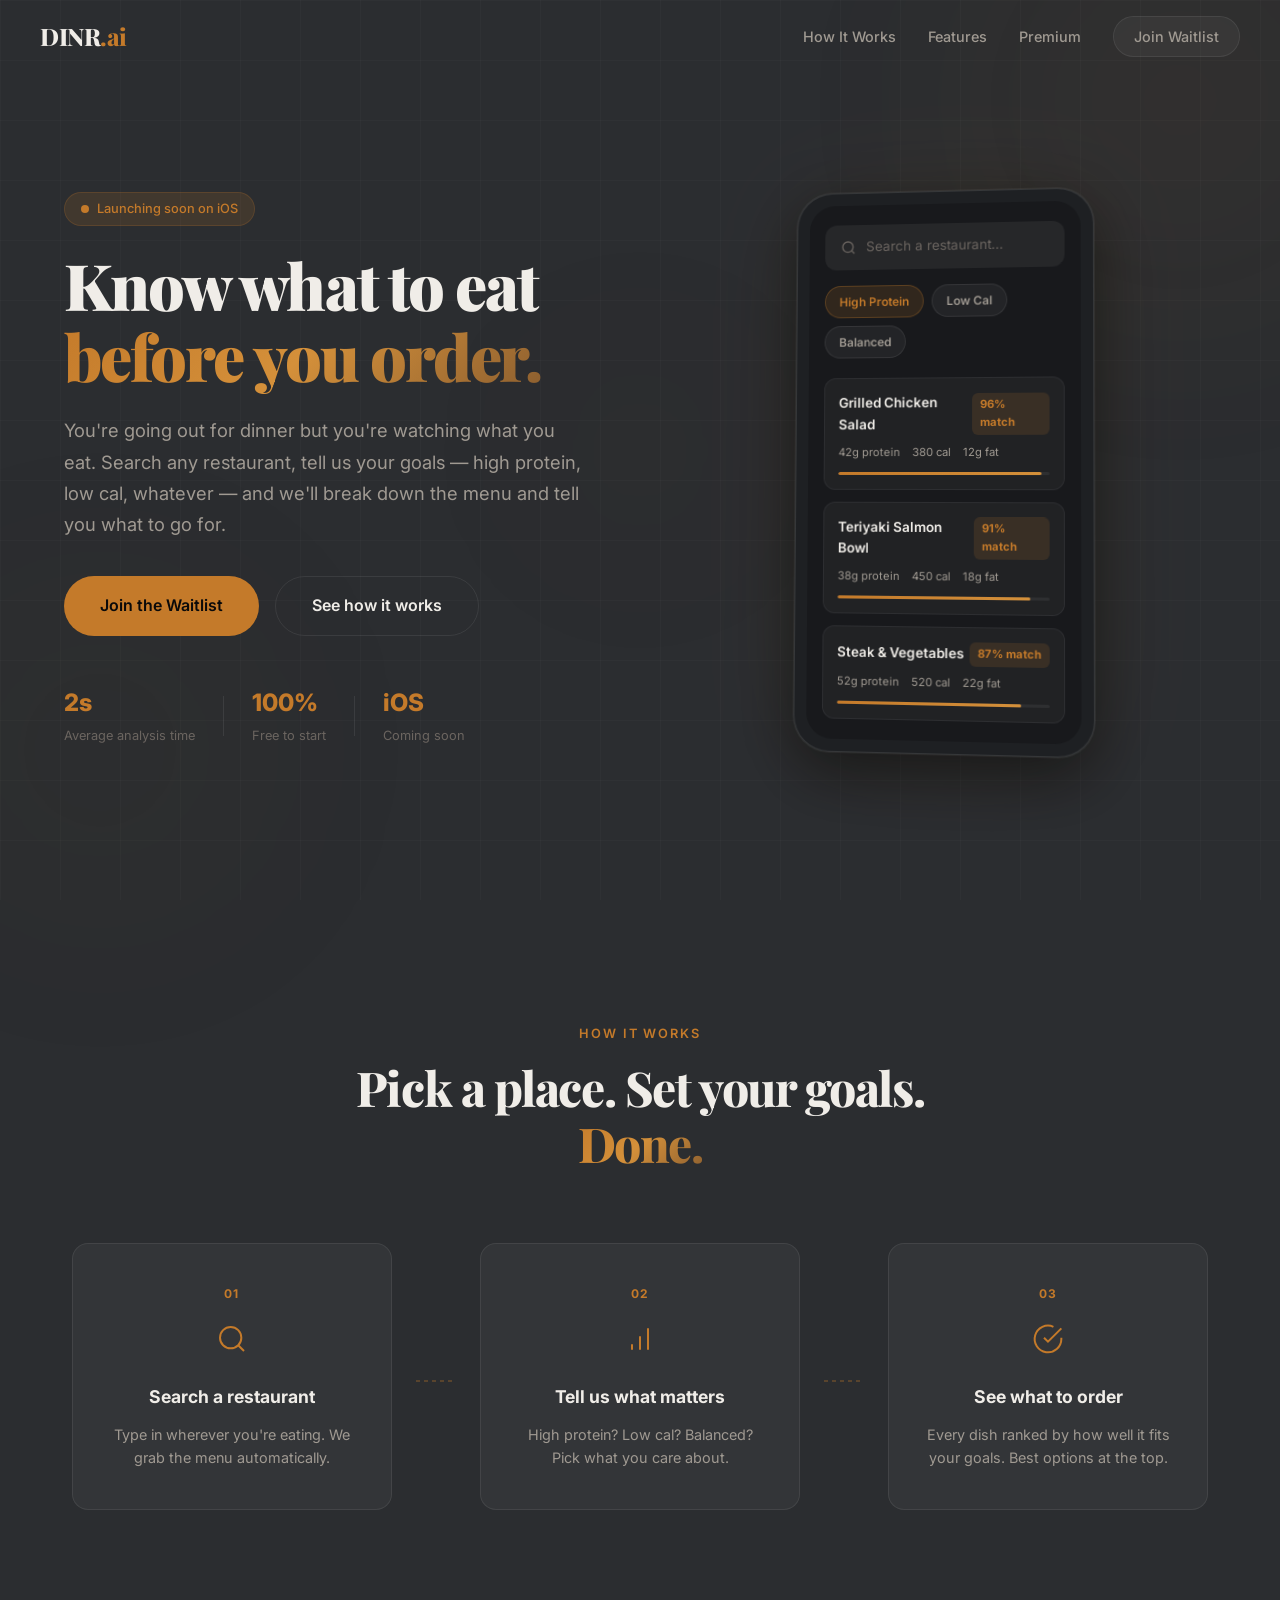
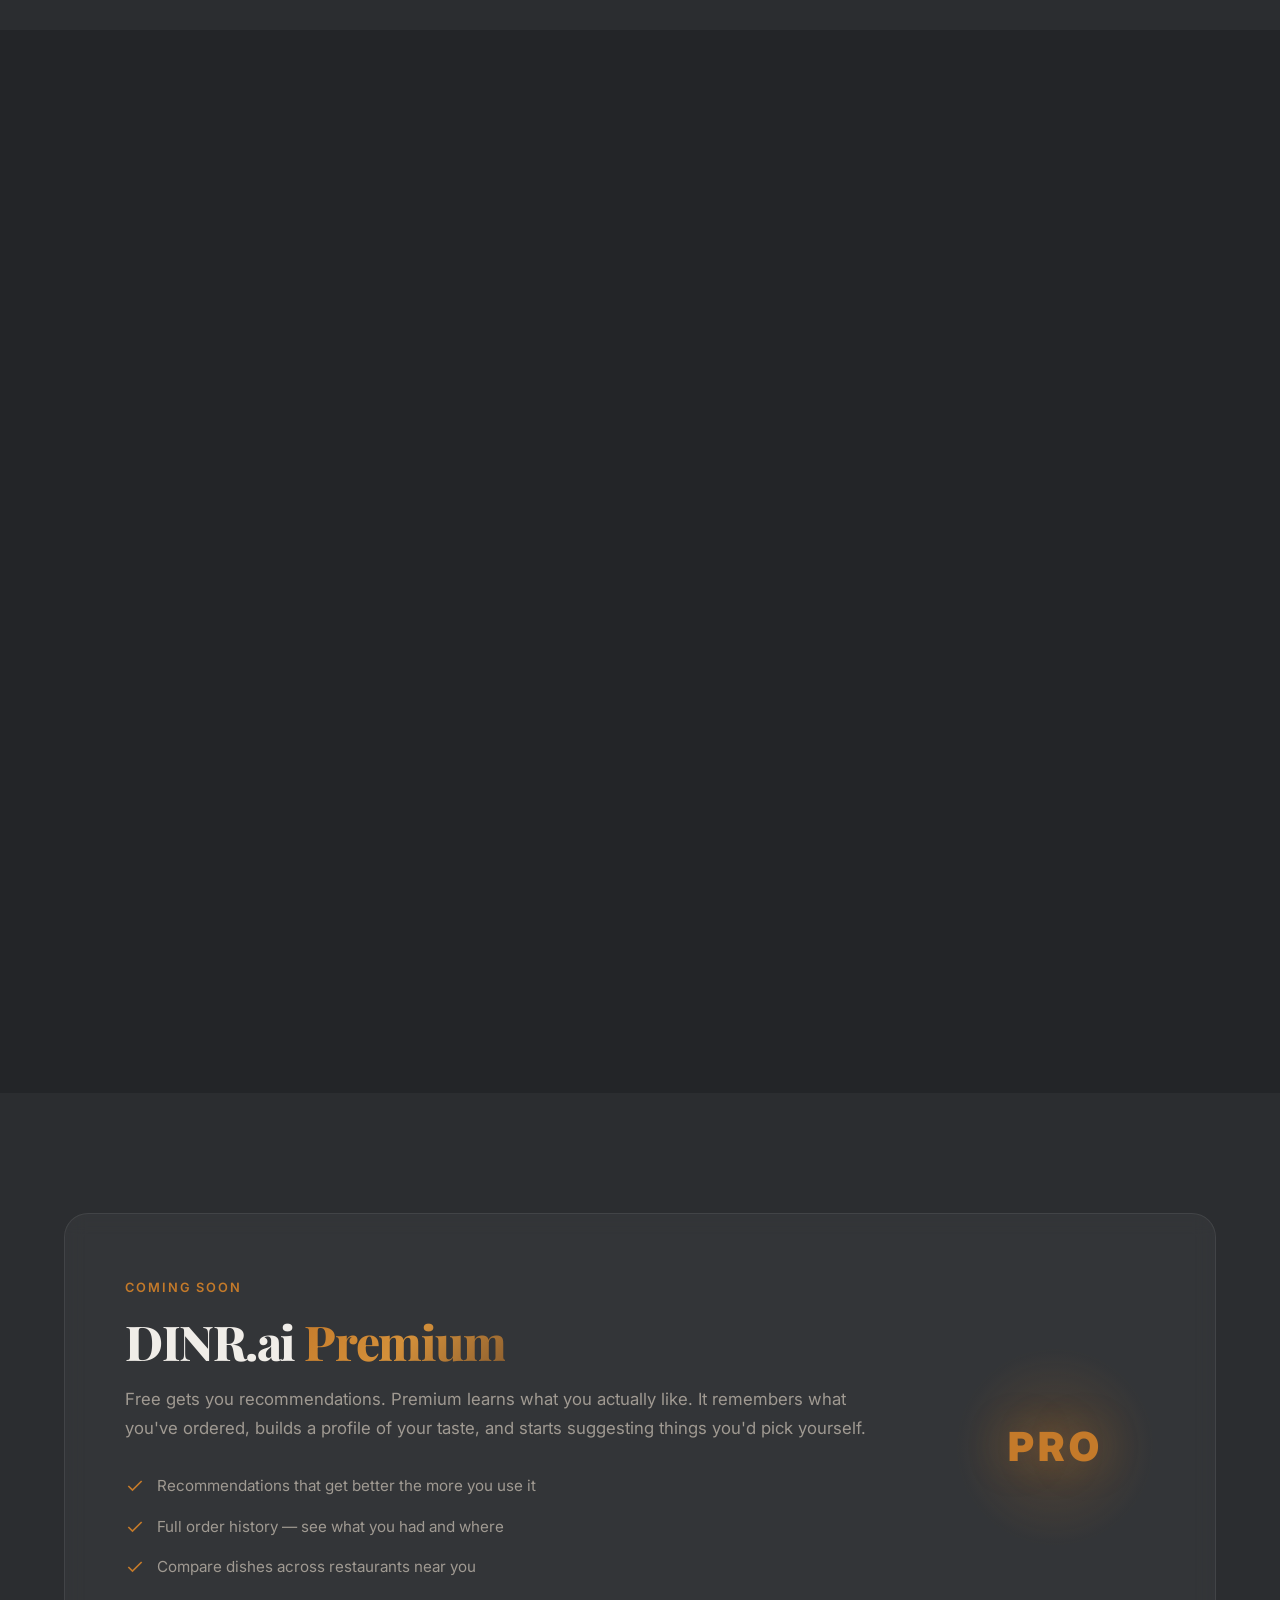
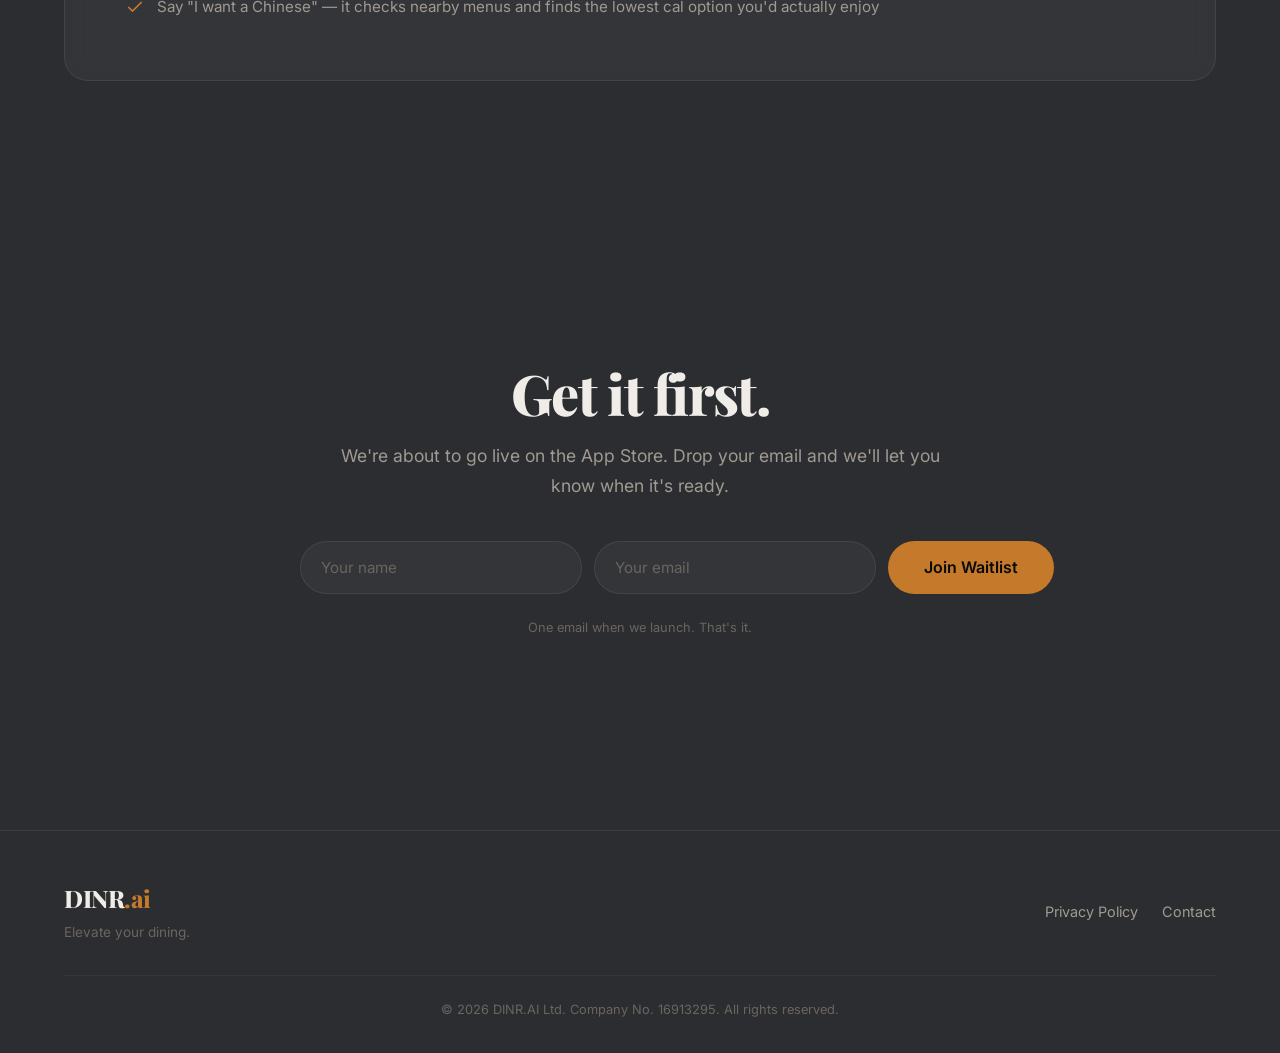
==== index.html @ aa9599ed "feat: DINR.ai landing page with waitlist and privacy policy" ====
<!DOCTYPE html>
<html lang="en">
<head>
    <meta charset="UTF-8">
    <meta name="viewport" content="width=device-width, initial-scale=1.0">
    <title>DINR.ai — Elevate Your Dining</title>
    <meta name="description" content="Search any restaurant, set your diet goals, and DINR.ai tells you what to order. Macros, calories, protein — before you even sit down.">
    <meta name="theme-color" content="#2b2d30">
    <meta property="og:title" content="DINR.ai — Elevate Your Dining">
    <meta property="og:description" content="Search any restaurant, set your diet goals, and find out what to order — before you sit down.">
    <meta property="og:image" content="assets/logo.jpg">
    <meta property="og:type" content="website">
    <link rel="icon" type="image/x-icon" href="assets/logo.jpg">
    <link href="https://fonts.googleapis.com/css2?family=Inter:wght@300;400;500;600;700;800&family=Playfair+Display:wght@700;800;900&display=swap" rel="stylesheet">
    <link rel="stylesheet" href="style.css">
</head>
<body>
    <!-- Animated background -->
    <div class="bg-grid"></div>
    <div class="gradient-orb orb-1"></div>
    <div class="gradient-orb orb-2"></div>
    <div class="gradient-orb orb-3"></div>

    <!-- Navigation -->
    <nav class="nav" id="nav">
        <div class="nav-inner">
            <a href="#" class="nav-logo">DINR<span class="accent">.ai</span></a>
            <div class="nav-links">
                <a href="#how-it-works">How It Works</a>
                <a href="#features">Features</a>
                <a href="#premium">Premium</a>
                <a href="#download" class="btn btn-nav">Join Waitlist</a>
            </div>
            <button class="mobile-menu" id="mobileMenu" aria-label="Menu">
                <span></span><span></span><span></span>
            </button>
        </div>
    </nav>

    <!-- Mobile Menu Overlay -->
    <div class="mobile-overlay" id="mobileOverlay">
        <div class="mobile-overlay-links">
            <a href="#how-it-works">How It Works</a>
            <a href="#features">Features</a>
            <a href="#premium">Premium</a>
            <a href="#download" class="btn btn-primary">Join Waitlist</a>
        </div>
    </div>

    <!-- Hero -->
    <section class="hero" id="hero">
        <div class="hero-content">
            <div class="hero-badge reveal">
                <span class="pulse-dot"></span>
                Launching soon on iOS
            </div>
            <h1 class="hero-title reveal">
                Know what to eat<br>
                <span class="gradient-text">before you order.</span>
            </h1>
            <p class="hero-sub reveal">
                You're going out for dinner but you're watching what you eat. Search any restaurant, tell us your goals — high protein, low cal, whatever — and we'll break down the menu and tell you what to go for.
            </p>
            <div class="hero-cta reveal">
                <a href="#download" class="btn btn-primary btn-lg">
                    Join the Waitlist
                </a>
                <a href="#how-it-works" class="btn btn-ghost btn-lg">See how it works</a>
            </div>
            <div class="hero-stats reveal">
                <div class="stat">
                    <span class="stat-number">2s</span>
                    <span class="stat-label">Average analysis time</span>
                </div>
                <div class="stat-divider"></div>
                <div class="stat">
                    <span class="stat-number">100%</span>
                    <span class="stat-label">Free to start</span>
                </div>
                <div class="stat-divider"></div>
                <div class="stat">
                    <span class="stat-number">iOS</span>
                    <span class="stat-label">Coming soon</span>
                </div>
            </div>
        </div>
        <div class="hero-visual reveal">
            <div class="phone-mockup">
                <div class="phone-screen">
                    <div class="mock-header">
                        <div class="mock-search">
                            <svg width="16" height="16" viewBox="0 0 24 24" fill="none" stroke="currentColor" stroke-width="2"><circle cx="11" cy="11" r="8"/><path d="m21 21-4.35-4.35"/></svg>
                            <span>Search a restaurant...</span>
                        </div>
                    </div>
                    <div class="mock-prefs">
                        <span class="pref-chip active">High Protein</span>
                        <span class="pref-chip">Low Cal</span>
                        <span class="pref-chip">Balanced</span>
                    </div>
                    <div class="mock-results">
                        <div class="mock-card">
                            <div class="mock-card-header">
                                <span class="mock-dish">Grilled Chicken Salad</span>
                                <span class="mock-match">96% match</span>
                            </div>
                            <div class="mock-macros">
                                <span class="macro">42g protein</span>
                                <span class="macro">380 cal</span>
                                <span class="macro">12g fat</span>
                            </div>
                            <div class="mock-bar"><div class="mock-bar-fill" style="width:96%"></div></div>
                        </div>
                        <div class="mock-card">
                            <div class="mock-card-header">
                                <span class="mock-dish">Teriyaki Salmon Bowl</span>
                                <span class="mock-match">91% match</span>
                            </div>
                            <div class="mock-macros">
                                <span class="macro">38g protein</span>
                                <span class="macro">450 cal</span>
                                <span class="macro">18g fat</span>
                            </div>
                            <div class="mock-bar"><div class="mock-bar-fill" style="width:91%"></div></div>
                        </div>
                        <div class="mock-card">
                            <div class="mock-card-header">
                                <span class="mock-dish">Steak &amp; Vegetables</span>
                                <span class="mock-match">87% match</span>
                            </div>
                            <div class="mock-macros">
                                <span class="macro">52g protein</span>
                                <span class="macro">520 cal</span>
                                <span class="macro">22g fat</span>
                            </div>
                            <div class="mock-bar"><div class="mock-bar-fill" style="width:87%"></div></div>
                        </div>
                    </div>
                </div>
            </div>
        </div>
    </section>

    <!-- How It Works -->
    <section class="section" id="how-it-works">
        <div class="container">
            <div class="section-header reveal">
                <span class="section-tag">How It Works</span>
                <h2 class="section-title">Pick a place. Set your goals.<br><span class="gradient-text">Done.</span></h2>
            </div>
            <div class="steps-grid">
                <div class="step-card reveal">
                    <div class="step-number">01</div>
                    <div class="step-icon">
                        <svg width="32" height="32" viewBox="0 0 24 24" fill="none" stroke="currentColor" stroke-width="1.5"><circle cx="11" cy="11" r="8"/><path d="m21 21-4.35-4.35"/></svg>
                    </div>
                    <h3>Search a restaurant</h3>
                    <p>Type in wherever you're eating. We grab the menu automatically.</p>
                </div>
                <div class="step-connector reveal">
                    <svg width="40" height="2" viewBox="0 0 40 2"><line x1="0" y1="1" x2="40" y2="1" stroke="rgba(196,122,42,0.3)" stroke-width="2" stroke-dasharray="4 4"/></svg>
                </div>
                <div class="step-card reveal">
                    <div class="step-number">02</div>
                    <div class="step-icon">
                        <svg width="32" height="32" viewBox="0 0 24 24" fill="none" stroke="currentColor" stroke-width="1.5"><path d="M12 20V10"/><path d="M18 20V4"/><path d="M6 20v-4"/></svg>
                    </div>
                    <h3>Tell us what matters</h3>
                    <p>High protein? Low cal? Balanced? Pick what you care about.</p>
                </div>
                <div class="step-connector reveal">
                    <svg width="40" height="2" viewBox="0 0 40 2"><line x1="0" y1="1" x2="40" y2="1" stroke="rgba(196,122,42,0.3)" stroke-width="2" stroke-dasharray="4 4"/></svg>
                </div>
                <div class="step-card reveal">
                    <div class="step-number">03</div>
                    <div class="step-icon">
                        <svg width="32" height="32" viewBox="0 0 24 24" fill="none" stroke="currentColor" stroke-width="1.5"><path d="M22 11.08V12a10 10 0 1 1-5.93-9.14"/><polyline points="22 4 12 14.01 9 11.01"/></svg>
                    </div>
                    <h3>See what to order</h3>
                    <p>Every dish ranked by how well it fits your goals. Best options at the top.</p>
                </div>
            </div>
        </div>
    </section>

    <!-- Features -->
    <section class="section section-dark" id="features">
        <div class="container">
            <div class="section-header reveal">
                <span class="section-tag">Features</span>
                <h2 class="section-title">What it<br><span class="gradient-text">actually does.</span></h2>
                <p class="section-sub">Calorie trackers tell you what you ate. DINR.ai tells you what to eat. That's the difference.</p>
            </div>
            <div class="features-grid">
                <div class="feature-card glass reveal">
                    <div class="feature-icon">
                        <svg width="28" height="28" viewBox="0 0 24 24" fill="none" stroke="currentColor" stroke-width="1.5"><path d="M13 2L3 14h9l-1 8 10-12h-9l1-8z"/></svg>
                    </div>
                    <h3>Full macro breakdown</h3>
                    <p>Protein, calories, fat, carbs for every dish on the menu. Takes a couple of seconds.</p>
                </div>
                <div class="feature-card glass reveal">
                    <div class="feature-icon">
                        <svg width="28" height="28" viewBox="0 0 24 24" fill="none" stroke="currentColor" stroke-width="1.5"><path d="M12 20V10"/><path d="M18 20V4"/><path d="M6 20v-4"/></svg>
                    </div>
                    <h3>Your goals, your rules</h3>
                    <p>Bulking? Cutting? Just trying to not blow your calorie budget on a Tuesday? Set it and go.</p>
                </div>
                <div class="feature-card glass reveal">
                    <div class="feature-icon">
                        <svg width="28" height="28" viewBox="0 0 24 24" fill="none" stroke="currentColor" stroke-width="1.5"><path d="M12 2a10 10 0 1 0 10 10"/><path d="M12 12l4-4"/><path d="M16 2v6h6"/></svg>
                    </div>
                    <h3>Ranked, not listed</h3>
                    <p>Dishes are scored and sorted. The best match for you is at the top. No scrolling through 40 items.</p>
                </div>
                <div class="feature-card glass reveal">
                    <div class="feature-icon">
                        <svg width="28" height="28" viewBox="0 0 24 24" fill="none" stroke="currentColor" stroke-width="1.5"><circle cx="12" cy="12" r="10"/><path d="M12 6v6l4 2"/></svg>
                    </div>
                    <h3>Before, not after</h3>
                    <p>MyFitnessPal makes you photograph your food after you've eaten it. We tell you what to pick before you order.</p>
                </div>
                <div class="feature-card glass reveal">
                    <div class="feature-icon">
                        <svg width="28" height="28" viewBox="0 0 24 24" fill="none" stroke="currentColor" stroke-width="1.5"><path d="M21 15a2 2 0 0 1-2 2H7l-4 4V5a2 2 0 0 1 2-2h14a2 2 0 0 1 2 2z"/></svg>
                    </div>
                    <h3>Thousands of menus</h3>
                    <p>We pull menu data from restaurant databases across the UK. If they have a menu, we can probably find it.</p>
                </div>
                <div class="feature-card glass reveal">
                    <div class="feature-icon">
                        <svg width="28" height="28" viewBox="0 0 24 24" fill="none" stroke="currentColor" stroke-width="1.5"><rect x="3" y="11" width="18" height="11" rx="2" ry="2"/><path d="M7 11V7a5 5 0 0 1 10 0v4"/></svg>
                    </div>
                    <h3>Your data stays yours</h3>
                    <p>We don't sell your info. No shady tracking. UK GDPR compliant. Read our <a href="privacy.html" style="color:var(--accent)">privacy policy</a>.</p>
                </div>
            </div>
        </div>
    </section>

    <!-- Premium -->
    <section class="section" id="premium">
        <div class="container">
            <div class="premium-card glass reveal">
                <div class="premium-content">
                    <span class="section-tag">Coming Soon</span>
                    <h2 class="section-title">DINR.ai <span class="gradient-text">Premium</span></h2>
                    <p>Free gets you recommendations. Premium learns what you actually like. It remembers what you've ordered, builds a profile of your taste, and starts suggesting things you'd pick yourself.</p>
                    <ul class="premium-features">
                        <li>
                            <svg width="20" height="20" viewBox="0 0 24 24" fill="none" stroke="currentColor" stroke-width="2"><polyline points="20 6 9 17 4 12"/></svg>
                            Recommendations that get better the more you use it
                        </li>
                        <li>
                            <svg width="20" height="20" viewBox="0 0 24 24" fill="none" stroke="currentColor" stroke-width="2"><polyline points="20 6 9 17 4 12"/></svg>
                            Full order history — see what you had and where
                        </li>
                        <li>
                            <svg width="20" height="20" viewBox="0 0 24 24" fill="none" stroke="currentColor" stroke-width="2"><polyline points="20 6 9 17 4 12"/></svg>
                            Compare dishes across restaurants near you
                        </li>
                        <li>
                            <svg width="20" height="20" viewBox="0 0 24 24" fill="none" stroke="currentColor" stroke-width="2"><polyline points="20 6 9 17 4 12"/></svg>
                            Say "I want a Chinese" — it checks nearby menus and finds the lowest cal option you'd actually enjoy
                        </li>
                    </ul>
                </div>
                <div class="premium-visual">
                    <div class="premium-glow"></div>
                    <div class="premium-badge">PRO</div>
                </div>
            </div>
        </div>
    </section>

    <!-- Waitlist -->
    <section class="section section-cta" id="download">
        <div class="container">
            <div class="cta-content reveal">
                <h2 class="section-title">Get it first.</h2>
                <p class="section-sub">We're about to go live on the App Store. Drop your email and we'll let you know when it's ready.</p>
                <form class="waitlist-form" action="https://formsubmit.co/yuvi@dinrai.com" method="POST">
                    <!-- FormSubmit config -->
                    <input type="hidden" name="_subject" value="New DINR.ai Waitlist Signup">
                    <input type="hidden" name="_captcha" value="false">
                    <input type="hidden" name="_template" value="table">
                    <input type="hidden" name="_next" value="https://dinr.ai/thanks.html">
                    <input type="text" name="_honey" style="display:none">

                    <div class="form-row">
                        <input type="text" name="name" placeholder="Your name" required class="form-input">
                        <input type="email" name="email" placeholder="Your email" required class="form-input">
                        <button type="submit" class="btn btn-primary btn-lg form-btn">Join Waitlist</button>
                    </div>
                </form>
                <p class="waitlist-note">One email when we launch. That's it.</p>
            </div>
        </div>
    </section>

    <!-- Footer -->
    <footer class="footer">
        <div class="container">
            <div class="footer-inner">
                <div class="footer-brand">
                    <span class="nav-logo">DINR<span class="accent">.ai</span></span>
                    <p>Elevate your dining.</p>
                </div>
                <div class="footer-links">
                    <a href="privacy.html">Privacy Policy</a>
                    <a href="mailto:yuvi@dinrai.com">Contact</a>
                </div>
            </div>
            <div class="footer-bottom">
                <p>&copy; 2026 DINR.AI Ltd. Company No. 16913295. All rights reserved.</p>
            </div>
        </div>
    </footer>

    <script src="script.js"></script>
</body>
</html>
---- style.css ----
/* ============================================
   DINR.ai — Landing Page Styles
   Dark, futuristic, clean
   ============================================ */

:root {
    --bg: #2b2d30;
    --bg-elevated: #232528;
    --bg-card: rgba(255, 255, 255, 0.03);
    --text: #f0ede8;
    --text-muted: #a09a92;
    --text-dim: #6b6560;
    --accent: #c47a2a;
    --accent-light: #d4903a;
    --accent-dark: #8b5e2f;
    --accent-glow: rgba(196, 122, 42, 0.15);
    --cream: #f0ede8;
    --glass: rgba(255, 255, 255, 0.04);
    --glass-border: rgba(255, 255, 255, 0.08);
    --glass-hover: rgba(255, 255, 255, 0.07);
    --radius: 16px;
    --radius-sm: 10px;
    --radius-xs: 6px;
    --font: 'Inter', -apple-system, BlinkMacSystemFont, sans-serif;
    --font-display: 'Playfair Display', Georgia, serif;
    --max-width: 1200px;
    --transition: 0.3s cubic-bezier(0.4, 0, 0.2, 1);
}

* { margin: 0; padding: 0; box-sizing: border-box; }

html {
    scroll-behavior: smooth;
    -webkit-font-smoothing: antialiased;
    -moz-osx-font-smoothing: grayscale;
}

body {
    font-family: var(--font);
    background: var(--bg);
    color: var(--text);
    overflow-x: hidden;
    line-height: 1.6;
}

/* ---- Animated Background ---- */

.bg-grid {
    position: fixed;
    inset: 0;
    background-image:
        linear-gradient(rgba(255,255,255,0.02) 1px, transparent 1px),
        linear-gradient(90deg, rgba(255,255,255,0.02) 1px, transparent 1px);
    background-size: 60px 60px;
    z-index: 0;
    pointer-events: none;
}

.gradient-orb {
    position: fixed;
    border-radius: 50%;
    filter: blur(120px);
    opacity: 0.4;
    z-index: 0;
    pointer-events: none;
    will-change: transform;
}

.orb-1 {
    width: 600px; height: 600px;
    background: radial-gradient(circle, rgba(196,122,42,0.2), transparent 70%);
    top: -200px; right: -200px;
    animation: orbFloat1 20s ease-in-out infinite;
}

.orb-2 {
    width: 500px; height: 500px;
    background: radial-gradient(circle, rgba(139,94,47,0.15), transparent 70%);
    bottom: -100px; left: -150px;
    animation: orbFloat2 25s ease-in-out infinite;
}

.orb-3 {
    width: 400px; height: 400px;
    background: radial-gradient(circle, rgba(196,122,42,0.08), transparent 70%);
    top: 50%; left: 50%;
    transform: translate(-50%, -50%);
    animation: orbFloat3 18s ease-in-out infinite;
}

@keyframes orbFloat1 {
    0%, 100% { transform: translate(0, 0) scale(1); }
    33% { transform: translate(-80px, 60px) scale(1.1); }
    66% { transform: translate(40px, -40px) scale(0.95); }
}

@keyframes orbFloat2 {
    0%, 100% { transform: translate(0, 0) scale(1); }
    33% { transform: translate(60px, -80px) scale(1.05); }
    66% { transform: translate(-40px, 40px) scale(0.9); }
}

@keyframes orbFloat3 {
    0%, 100% { transform: translate(-50%, -50%) scale(1); }
    50% { transform: translate(-50%, -50%) scale(1.3); }
}

/* ---- Layout ---- */

.container {
    max-width: var(--max-width);
    margin: 0 auto;
    padding: 0 24px;
    position: relative;
    z-index: 1;
}

.section {
    padding: 120px 0;
    position: relative;
}

.section-dark {
    background: var(--bg-elevated);
}

/* ---- Navigation ---- */

.nav {
    position: fixed;
    top: 0; left: 0; right: 0;
    z-index: 100;
    padding: 16px 24px;
    transition: var(--transition);
}

.nav.scrolled {
    background: rgba(43, 45, 48, 0.85);
    backdrop-filter: blur(20px);
    -webkit-backdrop-filter: blur(20px);
    border-bottom: 1px solid var(--glass-border);
}

.nav-inner {
    max-width: var(--max-width);
    margin: 0 auto;
    display: flex;
    align-items: center;
    justify-content: space-between;
}

.nav-logo {
    font-family: var(--font-display);
    font-size: 1.5rem;
    font-weight: 800;
    color: var(--text);
    text-decoration: none;
    letter-spacing: -0.02em;
}

.accent { color: var(--accent); }

.nav-links {
    display: flex;
    align-items: center;
    gap: 32px;
}

.nav-links a {
    color: var(--text-muted);
    text-decoration: none;
    font-size: 0.9rem;
    font-weight: 500;
    transition: color var(--transition);
}

.nav-links a:hover { color: var(--text); }

.mobile-menu {
    display: none;
    flex-direction: column;
    gap: 5px;
    background: none;
    border: none;
    cursor: pointer;
    padding: 4px;
}

.mobile-menu span {
    width: 24px;
    height: 2px;
    background: var(--text);
    border-radius: 2px;
    transition: var(--transition);
}

.mobile-overlay {
    position: fixed;
    inset: 0;
    background: rgba(43, 45, 48, 0.95);
    backdrop-filter: blur(20px);
    z-index: 99;
    display: flex;
    align-items: center;
    justify-content: center;
    opacity: 0;
    pointer-events: none;
    transition: opacity var(--transition);
}

.mobile-overlay.active {
    opacity: 1;
    pointer-events: all;
}

.mobile-overlay-links {
    display: flex;
    flex-direction: column;
    align-items: center;
    gap: 32px;
}

.mobile-overlay-links a {
    color: var(--text);
    text-decoration: none;
    font-size: 1.5rem;
    font-weight: 600;
}

/* ---- Buttons ---- */

.btn {
    display: inline-flex;
    align-items: center;
    gap: 10px;
    padding: 12px 28px;
    border-radius: 50px;
    font-size: 0.9rem;
    font-weight: 600;
    text-decoration: none;
    transition: all var(--transition);
    cursor: pointer;
    border: none;
    font-family: var(--font);
}

.btn-primary {
    background: var(--accent);
    color: #0a0a0a;
}

.btn-primary:hover {
    background: var(--accent-light);
    transform: translateY(-2px);
    box-shadow: 0 8px 32px rgba(196, 122, 42, 0.3);
}

.btn-ghost {
    background: transparent;
    color: var(--text);
    border: 1px solid var(--glass-border);
}

.btn-ghost:hover {
    background: var(--glass);
    border-color: rgba(255,255,255,0.15);
}

.btn-nav {
    background: var(--glass);
    color: var(--text);
    border: 1px solid var(--glass-border);
    padding: 8px 20px;
    font-size: 0.85rem;
}

.btn-nav:hover {
    background: var(--accent);
    color: #0a0a0a;
    border-color: var(--accent);
}

.btn-lg { padding: 16px 36px; font-size: 1rem; }

.btn-xl { padding: 20px 48px; font-size: 1.1rem; }

/* ---- Hero ---- */

.hero {
    min-height: 100vh;
    display: grid;
    grid-template-columns: 1fr 1fr;
    align-items: center;
    gap: 60px;
    padding: 120px 24px 80px;
    max-width: var(--max-width);
    margin: 0 auto;
    position: relative;
    z-index: 1;
}

.hero-badge {
    display: inline-flex;
    align-items: center;
    gap: 8px;
    padding: 6px 16px;
    background: var(--accent-glow);
    border: 1px solid rgba(196, 122, 42, 0.2);
    border-radius: 50px;
    font-size: 0.8rem;
    font-weight: 500;
    color: var(--accent);
    margin-bottom: 24px;
}

.pulse-dot {
    width: 8px; height: 8px;
    background: var(--accent);
    border-radius: 50%;
    animation: pulse 2s ease-in-out infinite;
}

@keyframes pulse {
    0%, 100% { opacity: 1; transform: scale(1); }
    50% { opacity: 0.5; transform: scale(1.5); }
}

.hero-title {
    font-family: var(--font-display);
    font-size: clamp(2.5rem, 5vw, 4rem);
    font-weight: 900;
    line-height: 1.1;
    letter-spacing: -0.03em;
    margin-bottom: 24px;
}

.gradient-text {
    background: linear-gradient(135deg, var(--accent), var(--accent-light), var(--accent-dark));
    -webkit-background-clip: text;
    -webkit-text-fill-color: transparent;
    background-clip: text;
}

.hero-sub {
    font-size: 1.15rem;
    color: var(--text-muted);
    line-height: 1.7;
    margin-bottom: 36px;
    max-width: 520px;
}

.hero-cta {
    display: flex;
    gap: 16px;
    margin-bottom: 48px;
    flex-wrap: wrap;
}

.hero-stats {
    display: flex;
    align-items: center;
    gap: 28px;
}

.stat-number {
    display: block;
    font-size: 1.5rem;
    font-weight: 800;
    color: var(--accent);
}

.stat-label {
    font-size: 0.8rem;
    color: var(--text-dim);
}

.stat-divider {
    width: 1px;
    height: 40px;
    background: var(--glass-border);
}

/* ---- Phone Mockup ---- */

.hero-visual {
    display: flex;
    justify-content: center;
    perspective: 1000px;
}

.phone-mockup {
    width: 300px;
    background: #1e2023;
    border-radius: 36px;
    padding: 12px;
    border: 1px solid rgba(255,255,255,0.1);
    box-shadow:
        0 0 0 1px rgba(255,255,255,0.05),
        0 20px 60px rgba(0,0,0,0.5),
        0 0 120px rgba(196,122,42,0.08);
    transform: rotateY(-5deg) rotateX(2deg);
    transition: transform 0.6s cubic-bezier(0.4, 0, 0.2, 1);
    animation: phoneFloat 6s ease-in-out infinite;
}

.phone-mockup:hover {
    transform: rotateY(0) rotateX(0);
}

@keyframes phoneFloat {
    0%, 100% { transform: rotateY(-5deg) rotateX(2deg) translateY(0); }
    50% { transform: rotateY(-5deg) rotateX(2deg) translateY(-12px); }
}

.phone-screen {
    background: #18191c;
    border-radius: 26px;
    padding: 20px 16px;
    min-height: 500px;
    overflow: hidden;
}

.mock-header {
    margin-bottom: 16px;
}

.mock-search {
    display: flex;
    align-items: center;
    gap: 10px;
    padding: 12px 16px;
    background: rgba(255,255,255,0.06);
    border-radius: 12px;
    color: var(--text-dim);
    font-size: 0.85rem;
}

.mock-prefs {
    display: flex;
    gap: 8px;
    margin-bottom: 20px;
    flex-wrap: wrap;
}

.pref-chip {
    padding: 6px 14px;
    border-radius: 20px;
    font-size: 0.75rem;
    font-weight: 600;
    background: rgba(255,255,255,0.05);
    color: var(--text-muted);
    border: 1px solid rgba(255,255,255,0.08);
}

.pref-chip.active {
    background: var(--accent-glow);
    color: var(--accent);
    border-color: rgba(196,122,42,0.3);
}

.mock-results {
    display: flex;
    flex-direction: column;
    gap: 12px;
}

.mock-card {
    padding: 14px;
    background: rgba(255,255,255,0.04);
    border-radius: 12px;
    border: 1px solid rgba(255,255,255,0.06);
}

.mock-card-header {
    display: flex;
    justify-content: space-between;
    align-items: center;
    margin-bottom: 8px;
}

.mock-dish {
    font-size: 0.85rem;
    font-weight: 600;
}

.mock-match {
    font-size: 0.7rem;
    font-weight: 700;
    color: var(--accent);
    background: var(--accent-glow);
    padding: 3px 8px;
    border-radius: 6px;
}

.mock-macros {
    display: flex;
    gap: 12px;
    margin-bottom: 10px;
}

.macro {
    font-size: 0.7rem;
    color: var(--text-muted);
}

.mock-bar {
    height: 3px;
    background: rgba(255,255,255,0.06);
    border-radius: 3px;
    overflow: hidden;
}

.mock-bar-fill {
    height: 100%;
    background: linear-gradient(90deg, var(--accent), var(--accent-light));
    border-radius: 3px;
    animation: barGrow 2s ease-out forwards;
    transform-origin: left;
}

@keyframes barGrow {
    from { transform: scaleX(0); }
    to { transform: scaleX(1); }
}

/* ---- Section Headers ---- */

.section-header {
    text-align: center;
    margin-bottom: 72px;
}

.section-tag {
    display: inline-block;
    font-size: 0.8rem;
    font-weight: 600;
    text-transform: uppercase;
    letter-spacing: 0.15em;
    color: var(--accent);
    margin-bottom: 16px;
}

.section-title {
    font-family: var(--font-display);
    font-size: clamp(2rem, 4vw, 3rem);
    font-weight: 800;
    line-height: 1.15;
    letter-spacing: -0.03em;
    margin-bottom: 16px;
}

.section-sub {
    font-size: 1.1rem;
    color: var(--text-muted);
    max-width: 600px;
    margin: 0 auto;
    line-height: 1.7;
}

/* ---- Steps Grid ---- */

.steps-grid {
    display: flex;
    align-items: center;
    justify-content: center;
    gap: 24px;
}

.step-card {
    flex: 1;
    max-width: 320px;
    padding: 40px 32px;
    background: var(--glass);
    border: 1px solid var(--glass-border);
    border-radius: var(--radius);
    text-align: center;
    transition: all var(--transition);
}

.step-card:hover {
    background: var(--glass-hover);
    transform: translateY(-4px);
    border-color: rgba(196, 122, 42, 0.15);
}

.step-number {
    font-size: 0.75rem;
    font-weight: 700;
    color: var(--accent);
    letter-spacing: 0.1em;
    margin-bottom: 20px;
}

.step-icon {
    color: var(--accent);
    margin-bottom: 20px;
}

.step-card h3 {
    font-size: 1.1rem;
    font-weight: 700;
    margin-bottom: 12px;
}

.step-card p {
    font-size: 0.9rem;
    color: var(--text-muted);
    line-height: 1.6;
}

.step-connector {
    flex-shrink: 0;
}

/* ---- Features Grid ---- */

.features-grid {
    display: grid;
    grid-template-columns: repeat(3, 1fr);
    gap: 20px;
}

.feature-card {
    padding: 36px 28px;
    border-radius: var(--radius);
    transition: all var(--transition);
}

.glass {
    background: var(--glass);
    border: 1px solid var(--glass-border);
    backdrop-filter: blur(10px);
}

.feature-card:hover {
    background: var(--glass-hover);
    transform: translateY(-4px);
    border-color: rgba(196, 122, 42, 0.15);
}

.feature-icon {
    width: 52px;
    height: 52px;
    display: flex;
    align-items: center;
    justify-content: center;
    background: var(--accent-glow);
    border-radius: 14px;
    color: var(--accent);
    margin-bottom: 20px;
}

.feature-card h3 {
    font-size: 1.05rem;
    font-weight: 700;
    margin-bottom: 10px;
}

.feature-card p {
    font-size: 0.9rem;
    color: var(--text-muted);
    line-height: 1.6;
}

/* ---- Premium Section ---- */

.premium-card {
    display: grid;
    grid-template-columns: 1fr auto;
    gap: 60px;
    padding: 60px;
    border-radius: 24px;
    overflow: hidden;
    position: relative;
}

.premium-content {
    position: relative;
    z-index: 1;
}

.premium-content p {
    font-size: 1.05rem;
    color: var(--text-muted);
    line-height: 1.7;
    margin-bottom: 32px;
}

.premium-features {
    list-style: none;
    display: flex;
    flex-direction: column;
    gap: 16px;
}

.premium-features li {
    display: flex;
    align-items: center;
    gap: 12px;
    font-size: 0.95rem;
    color: var(--text-muted);
}

.premium-features svg {
    color: var(--accent);
    flex-shrink: 0;
}

.premium-visual {
    display: flex;
    align-items: center;
    justify-content: center;
    position: relative;
}

.premium-glow {
    width: 200px;
    height: 200px;
    background: radial-gradient(circle, rgba(196,122,42,0.2), transparent 70%);
    border-radius: 50%;
    animation: premGlow 4s ease-in-out infinite;
}

@keyframes premGlow {
    0%, 100% { transform: scale(1); opacity: 0.6; }
    50% { transform: scale(1.2); opacity: 1; }
}

.premium-badge {
    position: absolute;
    font-size: 2.5rem;
    font-weight: 900;
    color: var(--accent);
    letter-spacing: 0.1em;
    text-shadow: 0 0 40px rgba(196,122,42,0.4);
}

/* ---- CTA Section ---- */

.section-cta {
    text-align: center;
    padding: 160px 0;
}

.section-cta .section-title {
    font-size: clamp(2.5rem, 5vw, 3.5rem);
    margin-bottom: 16px;
}

.section-cta .section-sub {
    margin-bottom: 40px;
}

/* ---- Footer ---- */

.footer {
    padding: 48px 0 32px;
    border-top: 1px solid var(--glass-border);
    position: relative;
    z-index: 1;
}

.footer-inner {
    display: flex;
    justify-content: space-between;
    align-items: center;
    margin-bottom: 32px;
}

.footer-brand p {
    font-size: 0.85rem;
    color: var(--text-dim);
    margin-top: 4px;
}

.footer-links {
    display: flex;
    gap: 24px;
}

.footer-links a {
    color: var(--text-muted);
    text-decoration: none;
    font-size: 0.9rem;
    transition: color var(--transition);
}

.footer-links a:hover { color: var(--text); }

.footer-bottom {
    padding-top: 24px;
    border-top: 1px solid rgba(255,255,255,0.04);
}

.footer-bottom p {
    font-size: 0.8rem;
    color: var(--text-dim);
    text-align: center;
}

/* ---- Reveal Animations ---- */

.reveal {
    opacity: 0;
    transform: translateY(30px);
    transition: opacity 0.8s cubic-bezier(0.4, 0, 0.2, 1), transform 0.8s cubic-bezier(0.4, 0, 0.2, 1);
}

.reveal.visible {
    opacity: 1;
    transform: translateY(0);
}

.reveal:nth-child(2) { transition-delay: 0.1s; }
.reveal:nth-child(3) { transition-delay: 0.2s; }
.reveal:nth-child(4) { transition-delay: 0.3s; }
.reveal:nth-child(5) { transition-delay: 0.4s; }

/* ---- Responsive ---- */

@media (max-width: 968px) {
    .hero {
        grid-template-columns: 1fr;
        text-align: center;
        min-height: auto;
        padding-top: 140px;
    }

    .hero-sub { margin: 0 auto 36px; }
    .hero-cta { justify-content: center; }
    .hero-stats { justify-content: center; }

    .hero-visual { order: -1; }
    .phone-mockup { width: 260px; }
    .phone-screen { min-height: 420px; }

    .steps-grid {
        flex-direction: column;
    }

    .step-connector {
        transform: rotate(90deg);
    }

    .features-grid {
        grid-template-columns: 1fr 1fr;
    }

    .premium-card {
        grid-template-columns: 1fr;
        padding: 40px 32px;
    }

    .premium-visual {
        display: none;
    }

    .nav-links { display: none; }
    .mobile-menu { display: flex; }
}

@media (max-width: 640px) {
    .section { padding: 80px 0; }

    .features-grid {
        grid-template-columns: 1fr;
    }

    .hero-stats {
        flex-direction: column;
        gap: 16px;
    }

    .stat-divider {
        width: 40px;
        height: 1px;
    }

    .hero-cta {
        flex-direction: column;
        align-items: center;
    }

    .btn-lg, .btn-xl {
        width: 100%;
        justify-content: center;
    }
}

/* ---- Privacy Policy Page ---- */

.privacy-page {
    max-width: 800px;
    margin: 0 auto;
    padding: 140px 24px 80px;
    position: relative;
    z-index: 1;
}

.privacy-page h1 {
    font-family: var(--font-display);
    font-size: 2.5rem;
    font-weight: 800;
    margin-bottom: 8px;
}

.privacy-page .last-updated {
    color: var(--text-dim);
    font-size: 0.9rem;
    margin-bottom: 48px;
}

.privacy-page h2 {
    font-size: 1.3rem;
    font-weight: 700;
    margin-top: 40px;
    margin-bottom: 12px;
    color: var(--accent);
}

.privacy-page p, .privacy-page li {
    font-size: 0.95rem;
    color: var(--text-muted);
    line-height: 1.8;
    margin-bottom: 12px;
}

.privacy-page ul {
    padding-left: 20px;
    margin-bottom: 16px;
}

.privacy-page a {
    color: var(--accent);
    text-decoration: underline;
}

/* ---- Waitlist Form ---- */

.waitlist-form {
    max-width: 680px;
    margin: 0 auto 24px;
}

.form-row {
    display: flex;
    gap: 12px;
    align-items: stretch;
}

.form-input {
    flex: 1;
    padding: 16px 20px;
    background: var(--glass);
    border: 1px solid var(--glass-border);
    border-radius: 50px;
    color: var(--text);
    font-family: var(--font);
    font-size: 0.95rem;
    outline: none;
    transition: all var(--transition);
}

.form-input::placeholder {
    color: var(--text-dim);
}

.form-input:focus {
    border-color: var(--accent);
    background: rgba(196, 122, 42, 0.05);
    box-shadow: 0 0 0 3px rgba(196, 122, 42, 0.1);
}

.form-btn {
    flex-shrink: 0;
    white-space: nowrap;
}

.waitlist-note {
    font-size: 0.8rem;
    color: var(--text-dim);
    margin-bottom: 32px;
}

.waitlist-count {
    display: flex;
    align-items: center;
    justify-content: center;
    gap: 12px;
}

.waitlist-avatars {
    display: flex;
    gap: -4px;
}

.avatar-dot {
    width: 28px;
    height: 28px;
    border-radius: 50%;
    border: 2px solid var(--bg);
    margin-left: -8px;
}

.avatar-dot:first-child { margin-left: 0; }

.avatar-dot:nth-child(1) {
    background: linear-gradient(135deg, var(--accent), var(--accent-dark));
}
.avatar-dot:nth-child(2) {
    background: linear-gradient(135deg, var(--accent-light), var(--accent));
}
.avatar-dot:nth-child(3) {
    background: linear-gradient(135deg, var(--accent-dark), var(--accent-light));
}

.waitlist-label {
    font-size: 0.85rem;
    color: var(--text-muted);
}

/* ---- Thanks Page ---- */

.thanks-page {
    min-height: 100vh;
    display: flex;
    flex-direction: column;
    align-items: center;
    justify-content: center;
    text-align: center;
    padding: 24px;
    position: relative;
    z-index: 1;
}

.thanks-icon {
    color: var(--accent);
    margin-bottom: 32px;
    animation: scaleIn 0.6s cubic-bezier(0.4, 0, 0.2, 1);
}

@keyframes scaleIn {
    from { transform: scale(0); opacity: 0; }
    to { transform: scale(1); opacity: 1; }
}

.thanks-page h1 {
    font-family: var(--font-display);
    font-size: clamp(2rem, 4vw, 3rem);
    font-weight: 800;
    margin-bottom: 16px;
}

.thanks-page p {
    font-size: 1.1rem;
    color: var(--text-muted);
    max-width: 480px;
    line-height: 1.7;
    margin-bottom: 36px;
}

/* ---- Responsive: Waitlist ---- */

@media (max-width: 640px) {
    .form-row {
        flex-direction: column;
    }

    .form-input, .form-btn {
        width: 100%;
    }
}
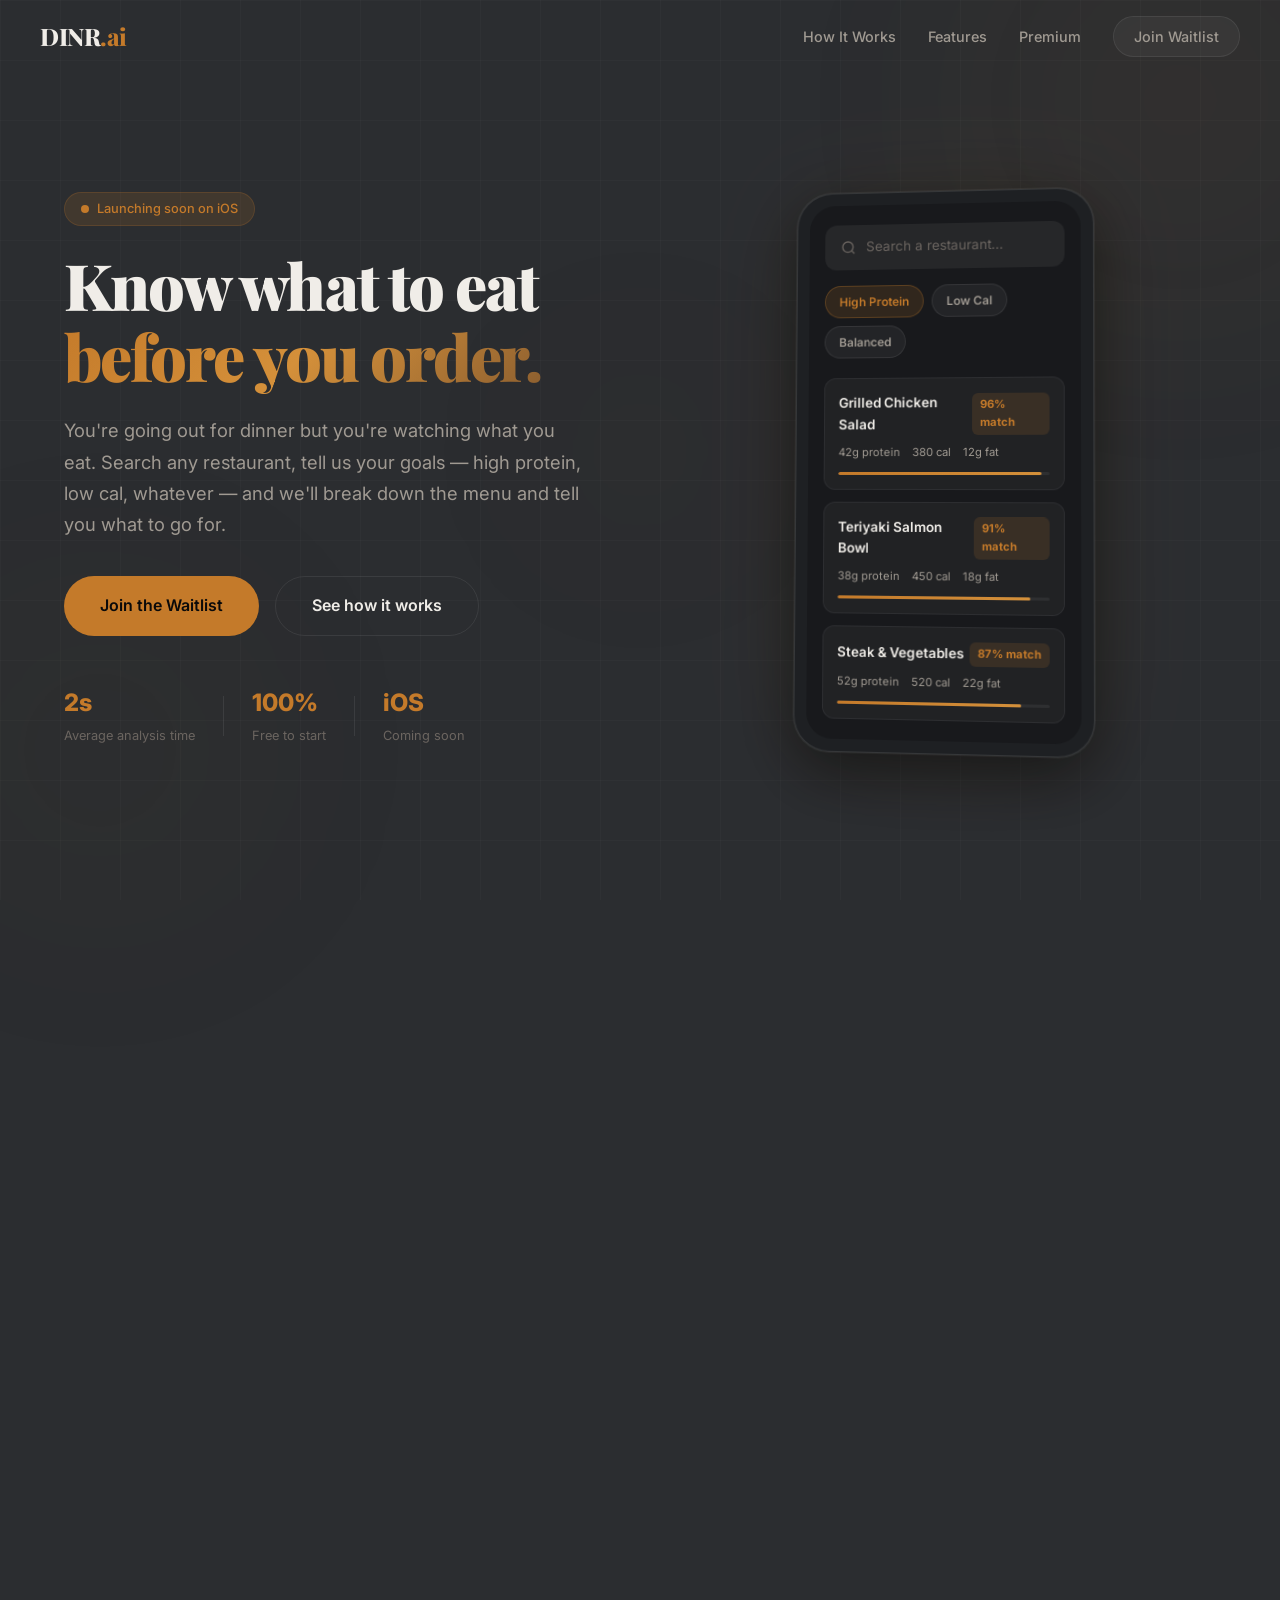
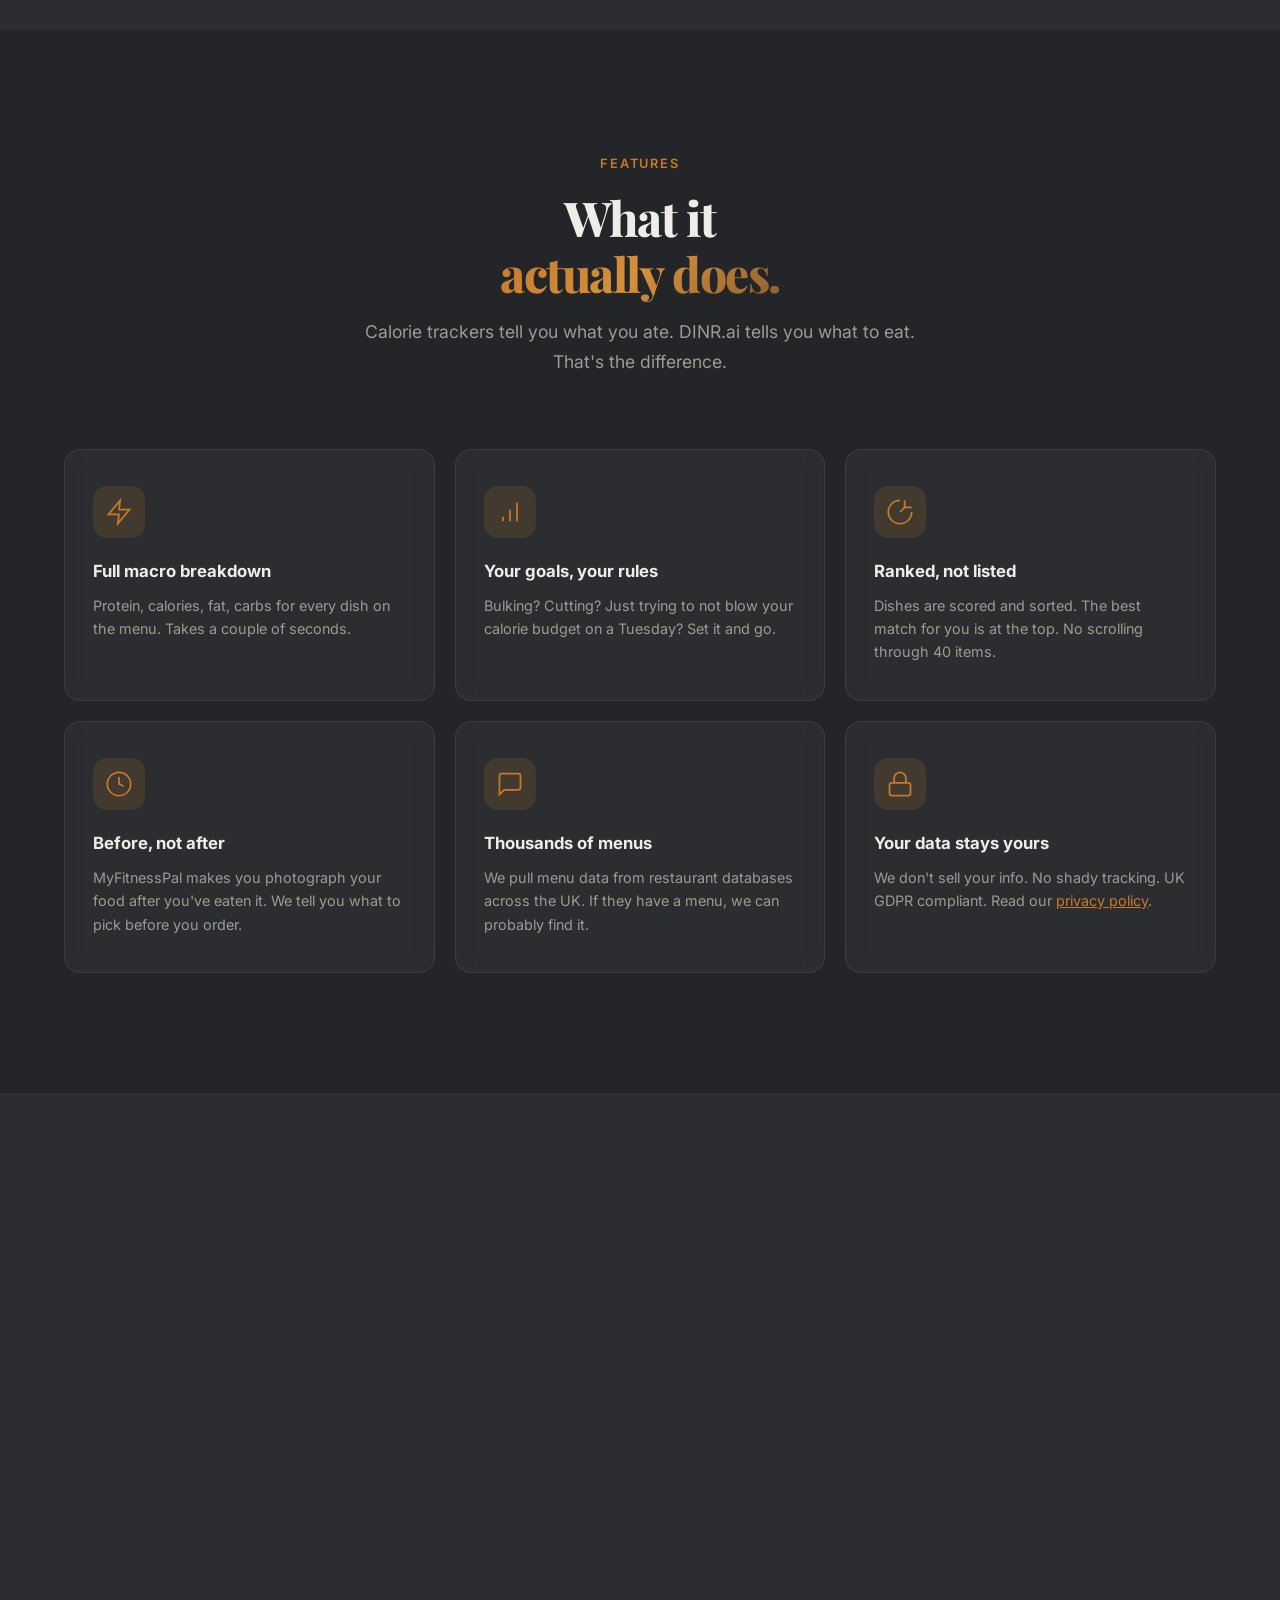
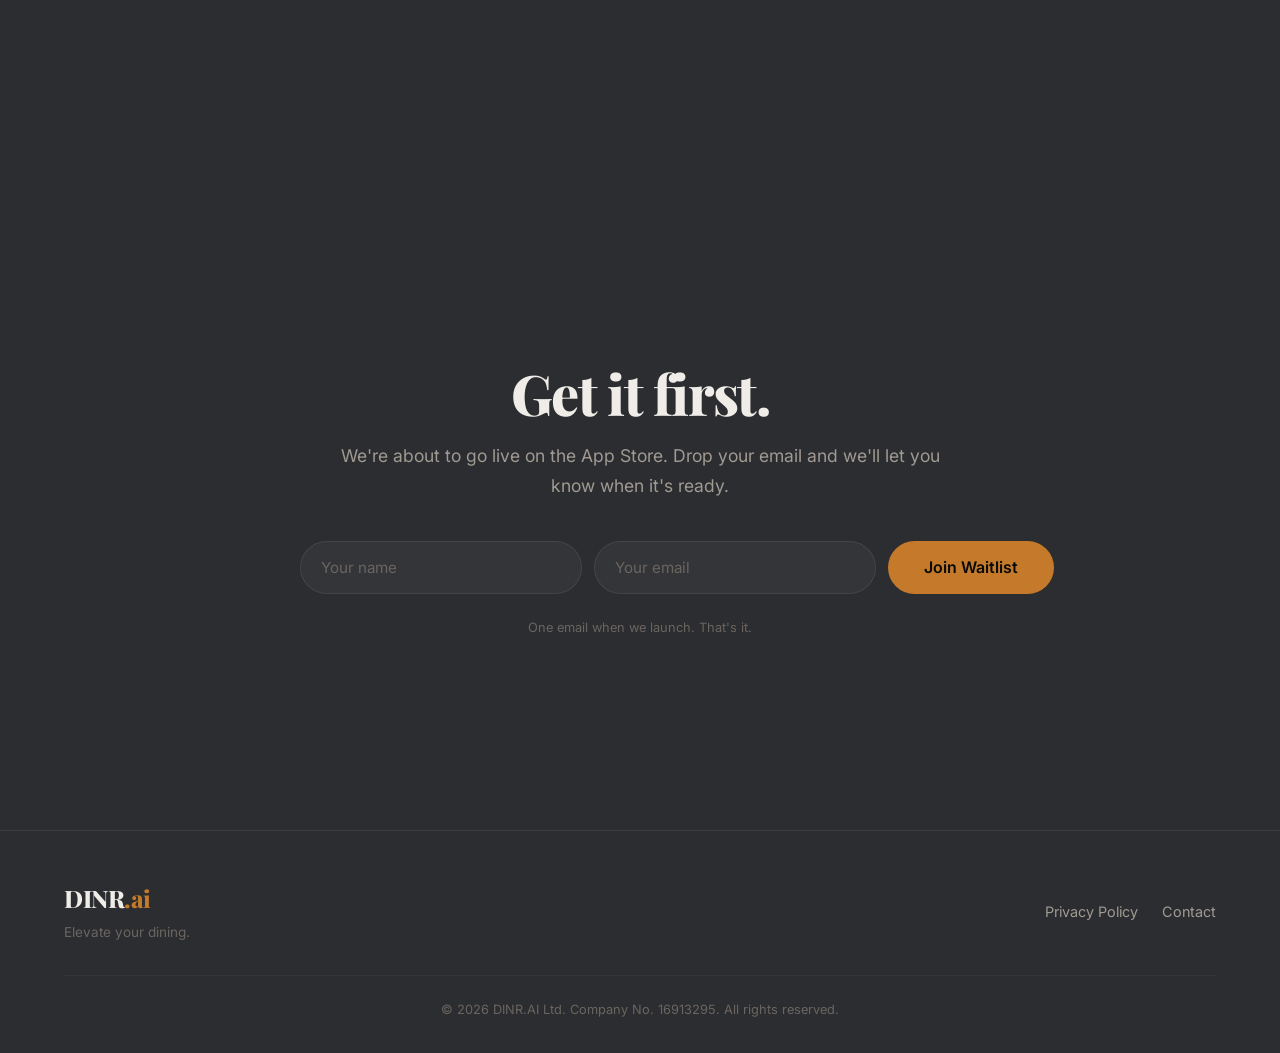
==== commit 88221965: "feat: swap waitlist form from FormSubmit to Google Sheets endpoint" ====
--- a/index.html
+++ b/index.html
@@ -279,20 +279,39 @@
             <div class="cta-content reveal">
                 <h2 class="section-title">Get it first.</h2>
                 <p class="section-sub">We're about to go live on the App Store. Drop your email and we'll let you know when it's ready.</p>
-                <form class="waitlist-form" action="https://formsubmit.co/yuvi@dinrai.com" method="POST">
-                    <!-- FormSubmit config -->
-                    <input type="hidden" name="_subject" value="New DINR.ai Waitlist Signup">
-                    <input type="hidden" name="_captcha" value="false">
-                    <input type="hidden" name="_template" value="table">
-                    <input type="hidden" name="_next" value="https://dinr.ai/thanks.html">
+                <form class="waitlist-form" id="waitlistForm">
                     <input type="text" name="_honey" style="display:none">
-
                     <div class="form-row">
-                        <input type="text" name="name" placeholder="Your name" required class="form-input">
-                        <input type="email" name="email" placeholder="Your email" required class="form-input">
-                        <button type="submit" class="btn btn-primary btn-lg form-btn">Join Waitlist</button>
+                        <input type="text" name="name" placeholder="Your name" required class="form-input" id="wl-name">
+                        <input type="email" name="email" placeholder="Your email" required class="form-input" id="wl-email">
+                        <button type="submit" class="btn btn-primary btn-lg form-btn" id="wl-btn">Join Waitlist</button>
                     </div>
                 </form>
+                <script>
+                document.getElementById('waitlistForm').addEventListener('submit', function(e) {
+                    e.preventDefault();
+                    var btn = document.getElementById('wl-btn');
+                    var name = document.getElementById('wl-name').value;
+                    var email = document.getElementById('wl-email').value;
+                    if (document.querySelector('[name="_honey"]').value) return;
+                    btn.textContent = 'Joining...';
+                    btn.disabled = true;
+                    fetch('https://script.google.com/macros/s/AKfycbznN86lmoaRoeObfO3JISn14YOw-JTNv8rdM3Qzduri3EprTMEYuFGjqvYML1mqq56T7g/exec', {
+                        method: 'POST',
+                        mode: 'no-cors',
+                        headers: {'Content-Type': 'application/x-www-form-urlencoded'},
+                        body: 'name=' + encodeURIComponent(name) + '&email=' + encodeURIComponent(email)
+                    }).then(function() {
+                        btn.textContent = "You're in!";
+                        document.getElementById('wl-name').value = '';
+                        document.getElementById('wl-email').value = '';
+                        setTimeout(function() { btn.textContent = 'Join Waitlist'; btn.disabled = false; }, 3000);
+                    }).catch(function() {
+                        btn.textContent = 'Try again';
+                        btn.disabled = false;
+                    });
+                });
+                </script>
                 <p class="waitlist-note">One email when we launch. That's it.</p>
             </div>
         </div>
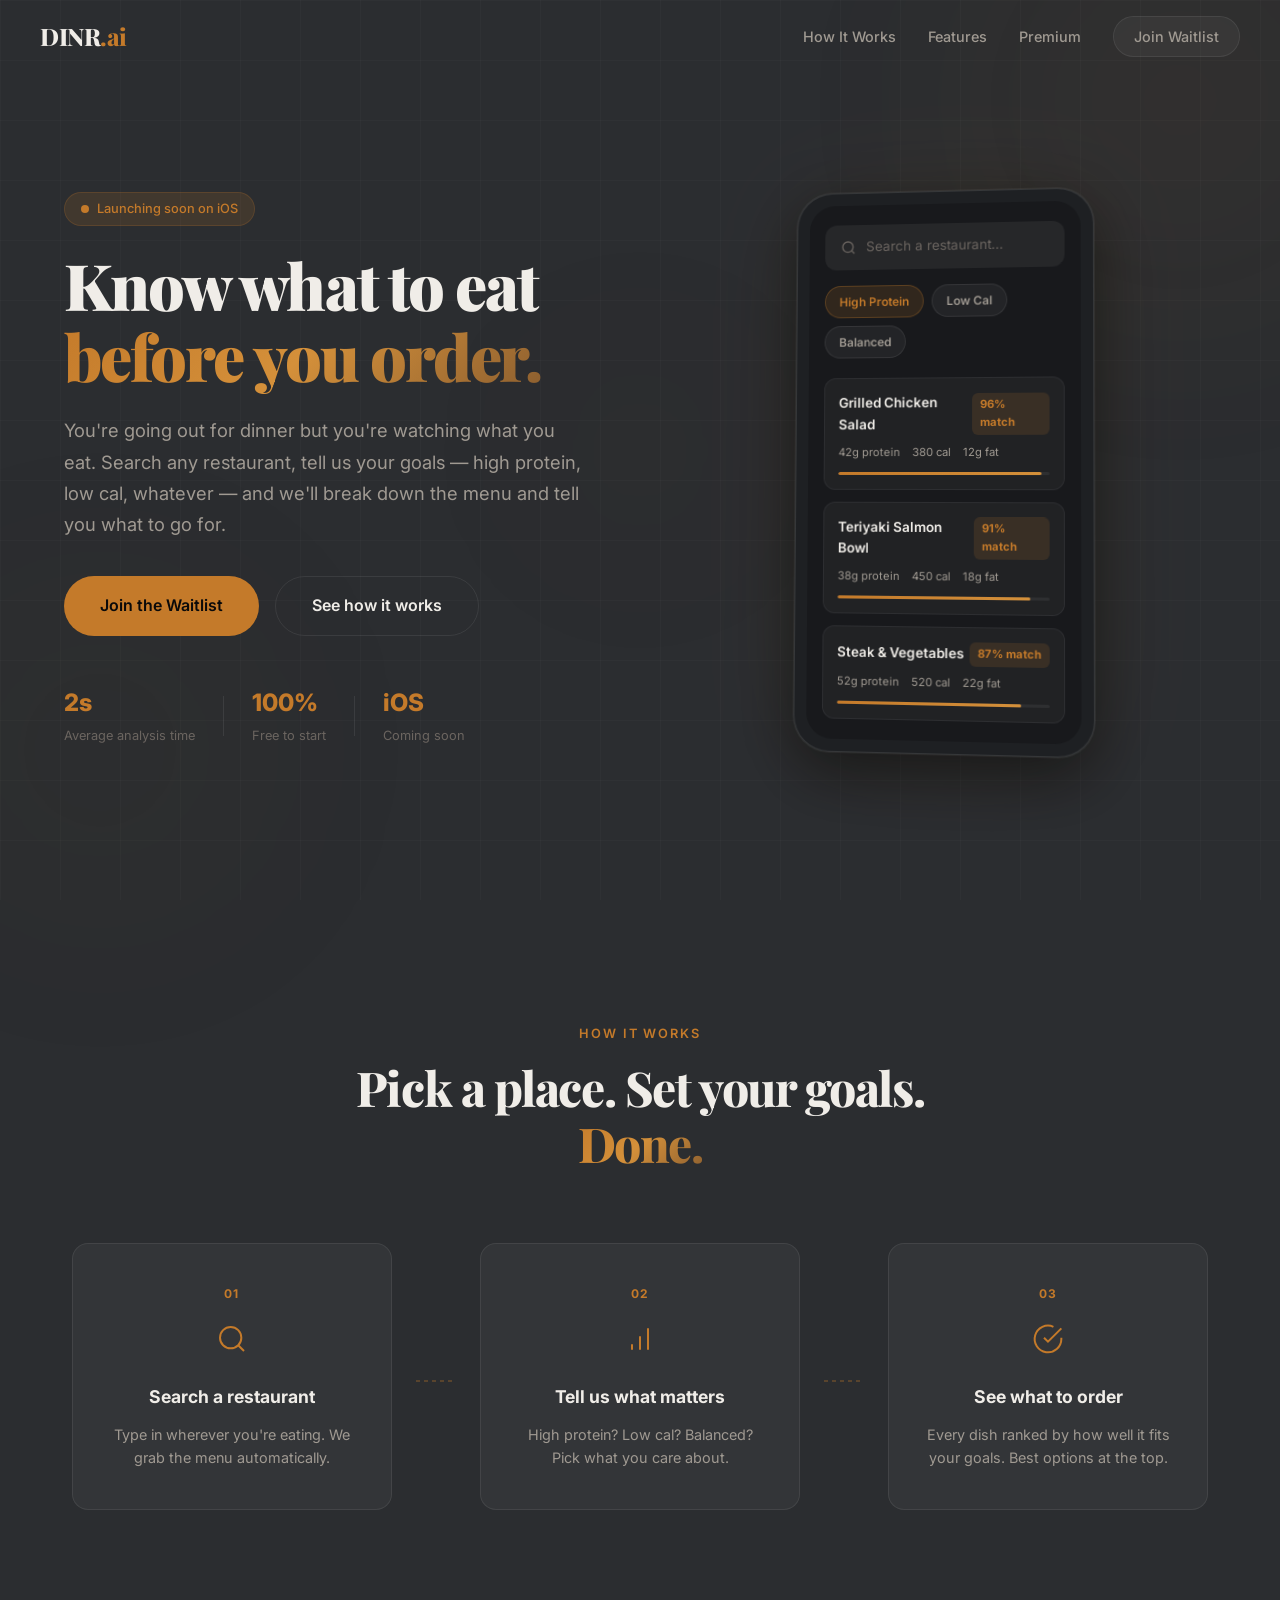
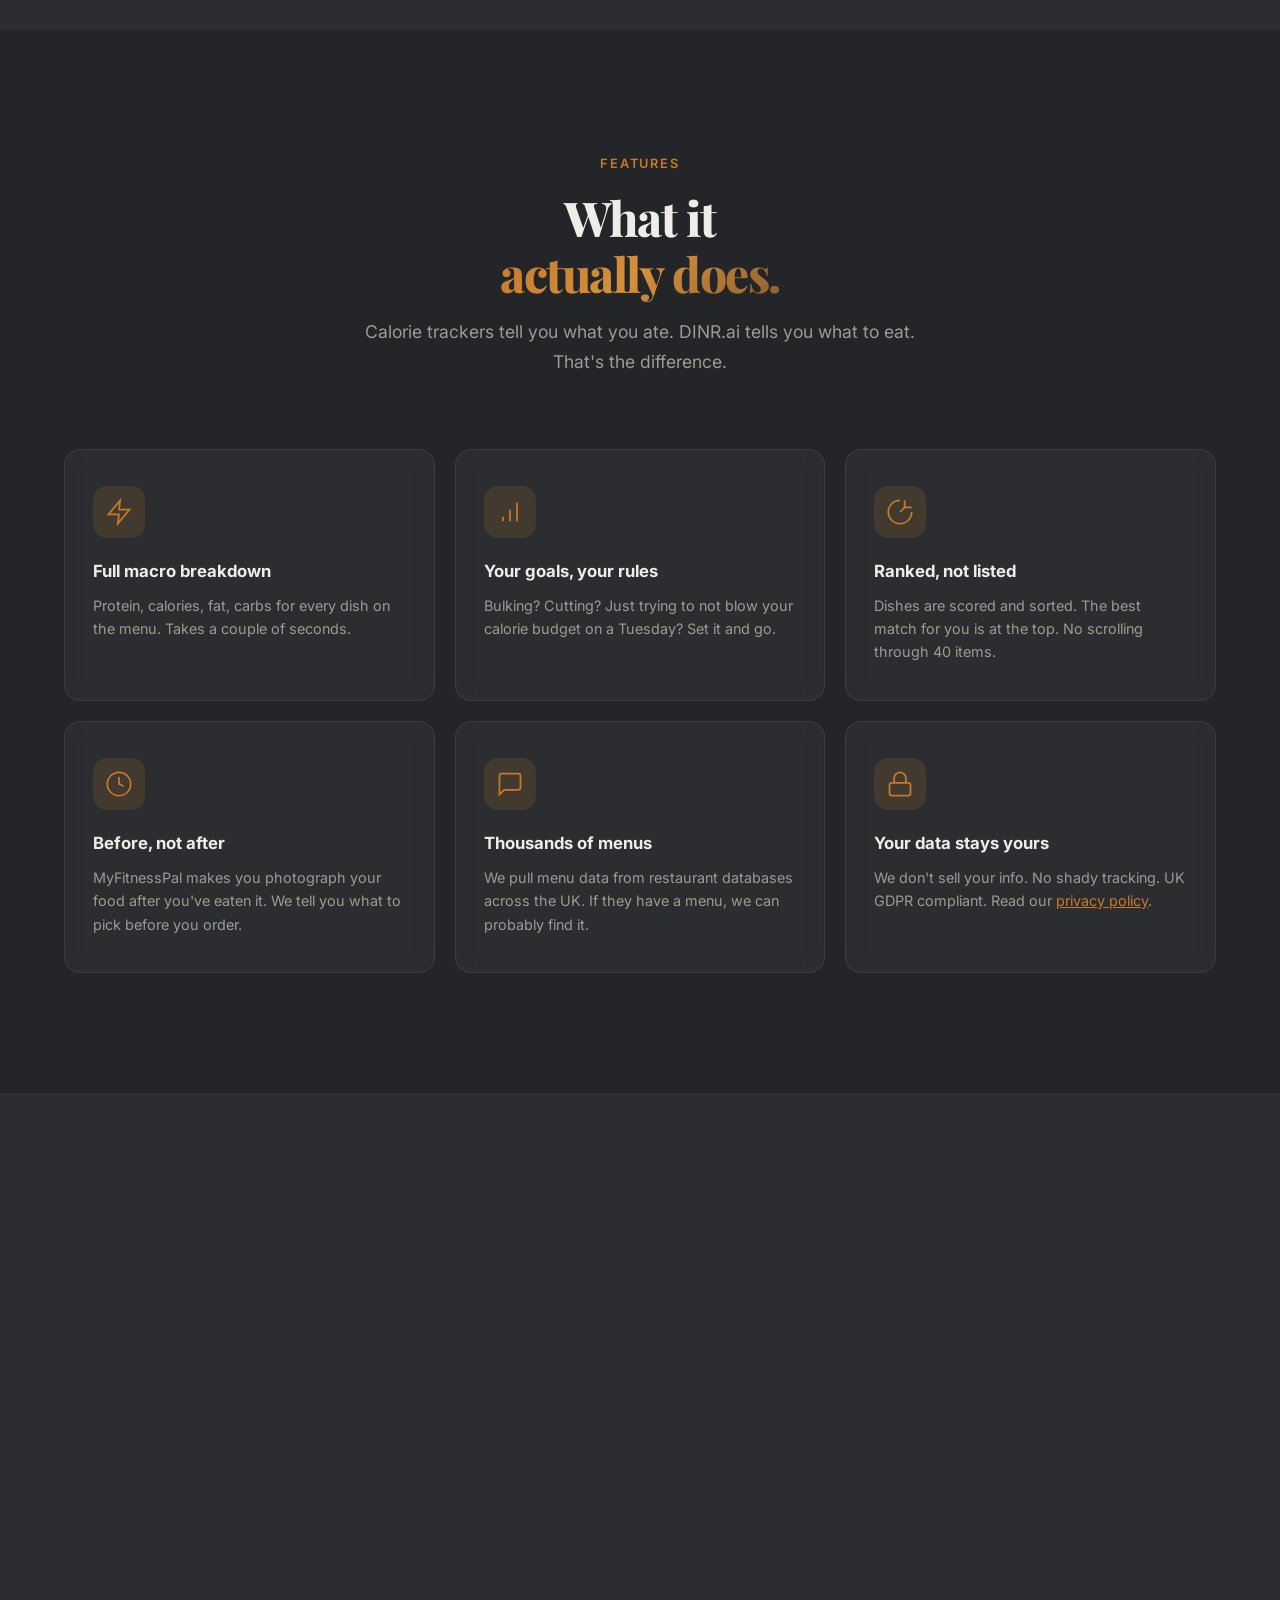
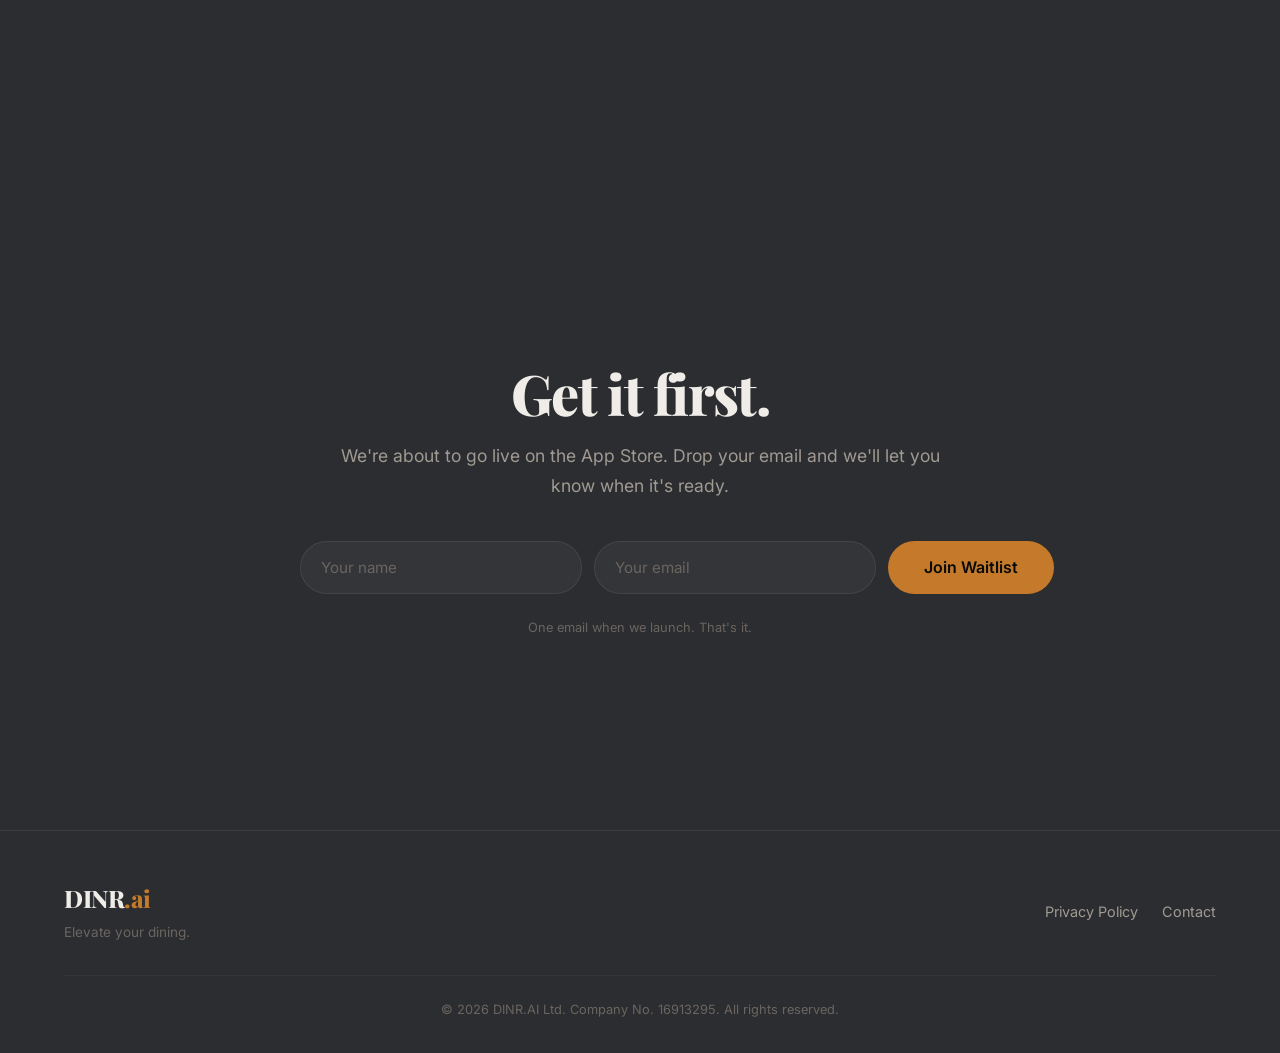
==== commit b86735ab: "feat: SEO fixes for Google indexing — robots.txt, sitemap, canonical URLs, structured data - Added r" ====
--- a/index.html
+++ b/index.html
@@ -6,11 +6,31 @@
     <title>DINR.ai — Elevate Your Dining</title>
     <meta name="description" content="Search any restaurant, set your diet goals, and DINR.ai tells you what to order. Macros, calories, protein — before you even sit down.">
     <meta name="theme-color" content="#2b2d30">
+    <link rel="canonical" href="https://www.dinrai.com/">
     <meta property="og:title" content="DINR.ai — Elevate Your Dining">
     <meta property="og:description" content="Search any restaurant, set your diet goals, and find out what to order — before you sit down.">
-    <meta property="og:image" content="assets/logo.jpg">
+    <meta property="og:image" content="https://www.dinrai.com/assets/logo.jpg">
+    <meta property="og:url" content="https://www.dinrai.com/">
     <meta property="og:type" content="website">
+    <meta name="twitter:card" content="summary_large_image">
+    <meta name="twitter:title" content="DINR.ai — Know What to Eat Before You Order">
+    <meta name="twitter:description" content="Search any restaurant, set your diet goals, and find out what to order — before you sit down.">
+    <meta name="twitter:image" content="https://www.dinrai.com/assets/logo.jpg">
     <link rel="icon" type="image/x-icon" href="assets/logo.jpg">
+    <script type="application/ld+json">
+    {
+      "@context": "https://schema.org",
+      "@type": "WebSite",
+      "name": "DINR.ai",
+      "url": "https://www.dinrai.com",
+      "description": "Pre-decision nutritional intelligence for dining out. Search any restaurant, set your diet goals, and find out what to order.",
+      "publisher": {
+        "@type": "Organization",
+        "name": "DINR.AI Ltd",
+        "url": "https://www.dinrai.com"
+      }
+    }
+    </script>
     <link href="https://fonts.googleapis.com/css2?family=Inter:wght@300;400;500;600;700;800&family=Playfair+Display:wght@700;800;900&display=swap" rel="stylesheet">
     <link rel="stylesheet" href="style.css">
 </head>
